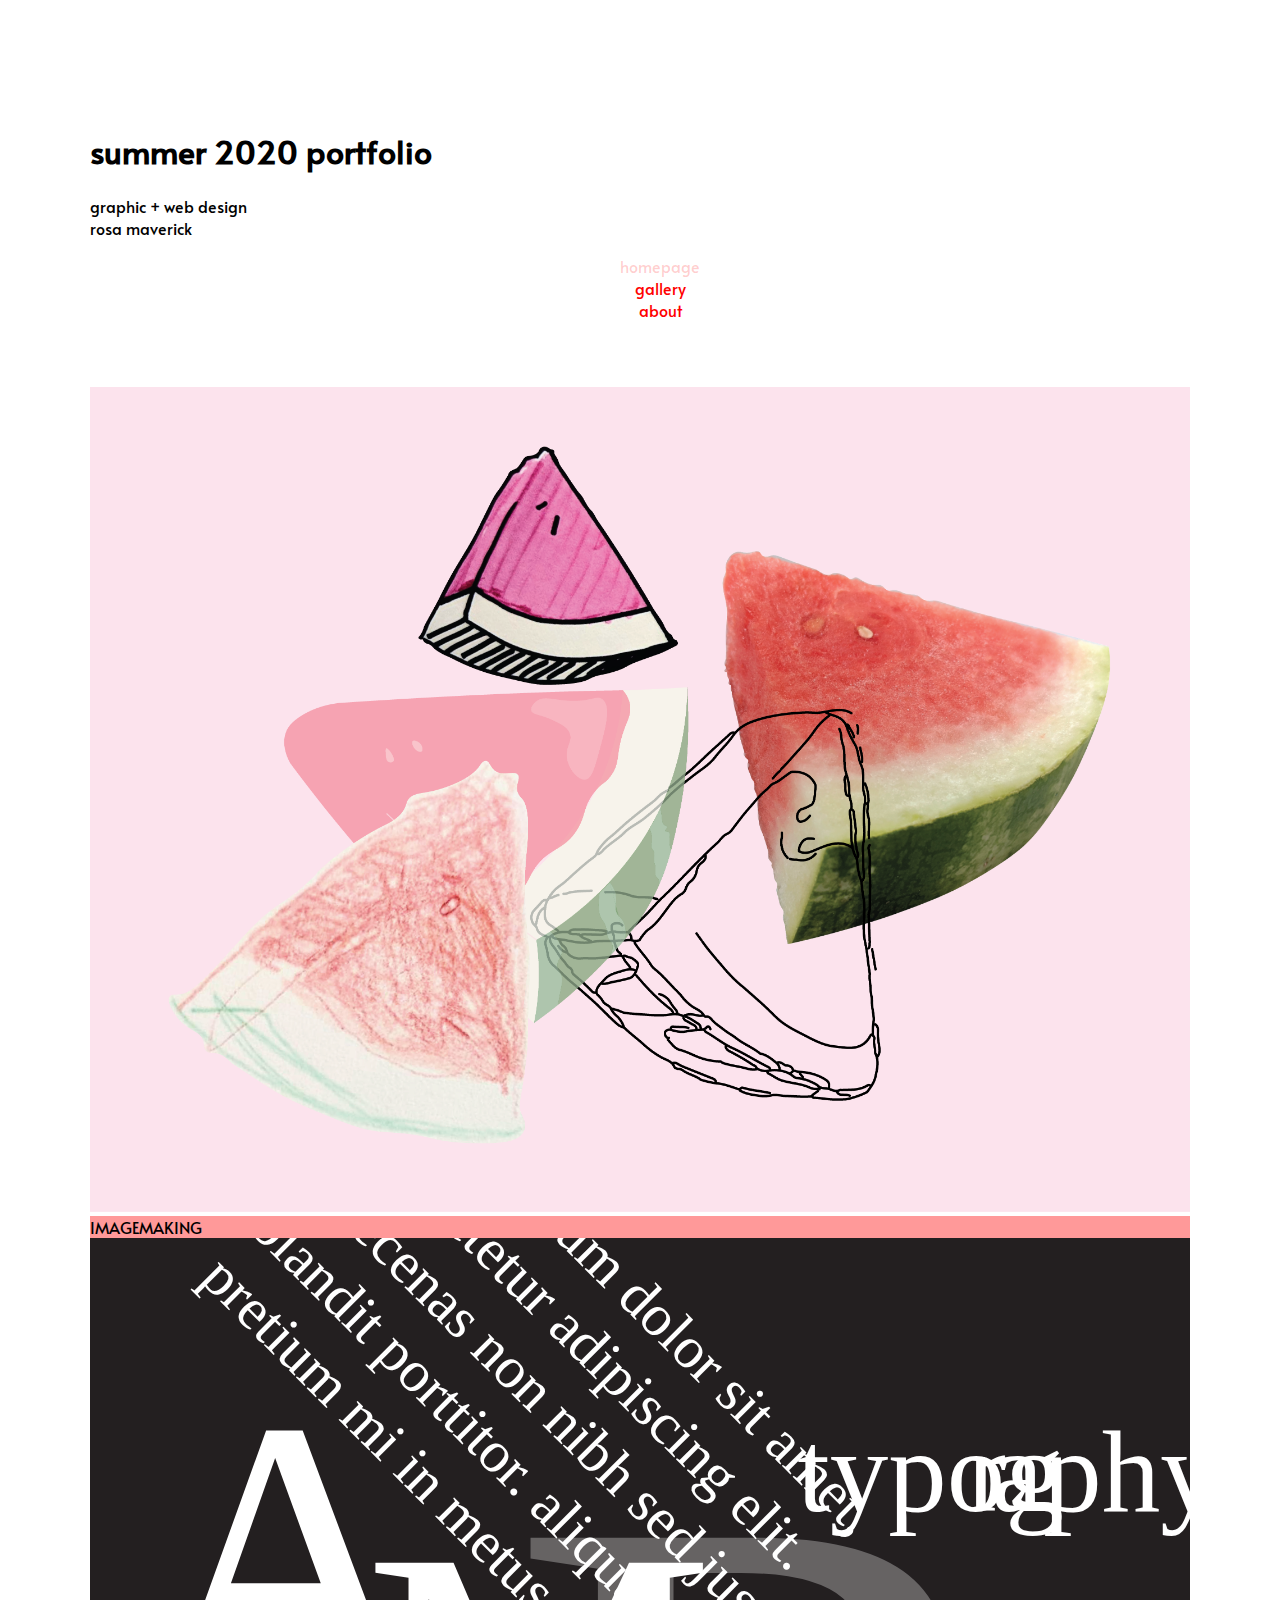
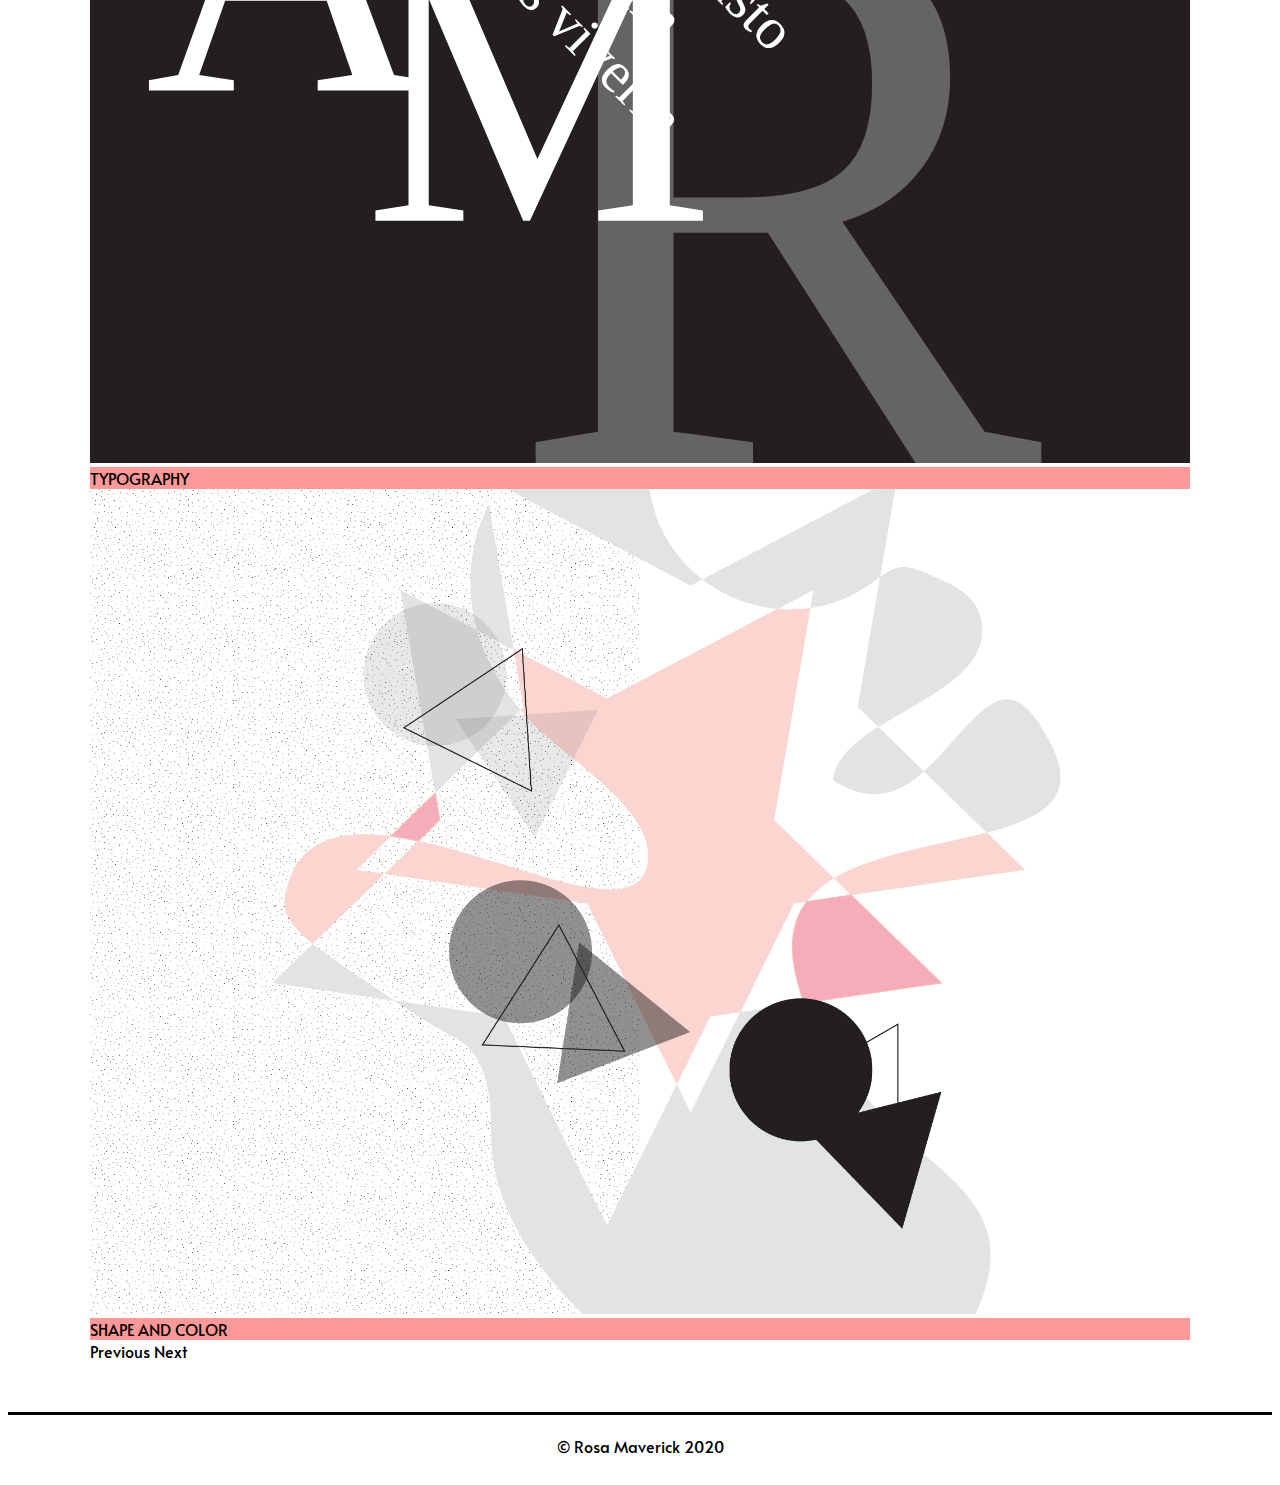
==== index.html @ a77483be "first commit" ====
<!DOCTYPE html>

<html id="bootstrap-overrides" lang="en">
    <head>
        <meta charset="UTF-8">
        <meta name="viewport" content="width=device-width,  initial-scale=1">
        <title>Rosa Maverick 2020 Art/CS Portfolio - Homepage</title>
        <!-- JavaScript and dependencies -->
        <script src="https://cdn.jsdelivr.net/npm/popper.js@1.16.0/dist/umd/popper.min.js" integrity="sha384-Q6E9RHvbIyZFJoft+2mJbHaEWldlvI9IOYy5n3zV9zzTtmI3UksdQRVvoxMfooAo" crossorigin="anonymous"></script>
        <script src="https://stackpath.bootstrapcdn.com/bootstrap/5.0.0-alpha1/js/bootstrap.min.js" integrity="sha384-oesi62hOLfzrys4LxRF63OJCXdXDipiYWBnvTl9Y9/TRlw5xlKIEHpNyvvDShgf/" crossorigin="anonymous"></script>
        <!-- CSS only -->
        <link rel="stylesheet" href="https://stackpath.bootstrapcdn.com/bootstrap/5.0.0-alpha1/css/bootstrap.min.css" integrity="sha384-r4NyP46KrjDleawBgD5tp8Y7UzmLA05oM1iAEQ17CSuDqnUK2+k9luXQOfXJCJ4I" crossorigin="anonymous">
        <!--my css-->
        <link rel="stylesheet" href="style.css">
    </head>
    
    <body>
        <div class="container">
            <header>
                <h1>summer 2020 portfolio</h1>
                <p>graphic + web design</p>
                <p>rosa maverick</p>
                                
                <nav class="site-nav">
                    <ul class="group">
                        <li class="current"><a href="index.html">homepage</a></li>
                        <li><a href="gallery.html">gallery</a></li>
                        <li><a href="about.html">about</a></li>
                    </ul>
                </nav>
                
            </header>

            <div class="main-area">
                <div id="carouselExampleCaptions" class="carousel slide" data-ride="carousel">
                    <div class="carousel-inner">
                      <div class="carousel-item active">
                        <a href="gallery.html#imagemaking"><img src="images/slide1.png" class="d-block w-100" alt="imagemaking"></a>
                        <div class="carousel-caption d-none d-md-block">
                            <a href="gallery.html#imagemaking"><p>IMAGEMAKING</p></a>
                          </div>
                      </div>
                      <div class="carousel-item">
                        <a href="gallery.html#typography"><img src="images/slide2.svg" class="d-block w-100" alt="typography"></a>
                        <div class="carousel-caption d-none d-md-block">
                            <a href="gallery.html#typography"><p>TYPOGRAPHY</p></a>
                          </div>
                      </div>
                      <div class="carousel-item">
                        <a href="gallery.html#shapeandcolor"><img src="images/slide3.png" class="d-block w-100" alt="shape and color"></a>
                        <div class="carousel-caption d-none d-md-block">
                            <a href="gallery.html#shapeandcolor"><p>SHAPE AND COLOR</p></a>
                          </div>
                      </div>
                    </div>
                    <a class="carousel-control-prev" href="#carouselExampleCaptions" role="button" data-slide="prev">
                        <span class="carousel-control-prev-icon" aria-hidden="true"></span>
                        <span class="sr-only">Previous</span>
                      </a>
                      <a class="carousel-control-next" href="#carouselExampleCaptions" role="button" data-slide="next">
                        <span class="carousel-control-next-icon" aria-hidden="true"></span>
                        <span class="sr-only">Next</span>
                      </a>
                </div>
            </div>
        </div>

        <footer>
            <p>&copy; Rosa Maverick 2020</p>
        </footer>

    </body>

</html>
---- style.css ----
@font-face {
    font-family: 'alata';
    src: url('alata/alata-regular-webfont.woff') format('woff');
    src: url('alata/alata-regular.ttf') format('truetype');
    font-weight: normal;
    font-style: normal;
}

body {
    font-family: 'alata', sans-serif;
}

body p {
    margin: 0;
}

.container {
    max-width: 1200px;
    margin: 0 auto;
    padding-left: 50px;
    padding-right: 50px;
    box-sizing:border-box;
}

@media (max-width: 900px) {
    .col {
        flex-basis: 50%;
    }
}

@media (max-width: 600px) {
    .gallery-page .linktext {
        display: none;
    }

    .nav-pills .nav-link {
        background-color: rgba(0, 0, 0, .15);
        margin-bottom: 10px;
    }
}

img {
    width: 100%;
}

header {
    padding-top: 100px;
    padding-bottom: 50px;
    flex: 1;
}

.site-nav li {
    list-style: none;
    text-align: center;
}

.site-nav a {
    color: red;
    text-decoration: none;
}

.current a {
    color: rgba(255, 0, 0, .2);
    text-decoration: none;
}

.main-area {
    padding-bottom: 50px;
    box-sizing: border-box;
}

.main-area a {
    color: black;
    text-decoration: none;
}

.carousel-item a p {
    background-color: rgba(255, 0, 0, .4);
}

.main-area .sectiontitle {
    margin-bottom: 30px;
}

.gallery-page {
    display: flex;
    flex-flow: row nowrap;
    align-items: flex-start;
}

.gallery-page .nav {
    flex-direction: column;
}

.gallery-page nav {
    position: -webkit-sticky;
    position: sticky;
    top: 3rem;
    flex: 1;
}

.gallery-page .gallery-sections {
    padding-left: 50px;
    flex: 7;
}

.nav-link {
    border: 2px solid white;
    transition: color .15s ease-in-out,background-color .15s ease-in-out,border-color .15s ease-in-out;
}

.nav-pills .nav-link.active {
    color: black;
    background-color: white;
    border: 2px solid rgba(255, 0, 0, .4);
    box-sizing: border-box;
}

.row {
    margin-bottom: 20px;
}

.col img:hover {
    box-shadow: 6px 4px 10px rgba(0, 0, 0, .15);
}

.modal-carousel .carousel-item {
    transition: all 1s;
}

.modal-carousel .carousel-item:hover{
    transform: scale(1.5);
}

.modal-carousel p {
    background-color: rgba(0, 0, 0, .15);
    padding: 10px;
}

footer {
    border-top: 3px solid black;
    text-align: center;
    padding-top: 20px;
    padding-bottom: 20px;
}

.group:before,
.group:after {
    content: "";
    display: table;
}

.group:after {
    clear:both;
}

.group {
    zoom: 1;
}
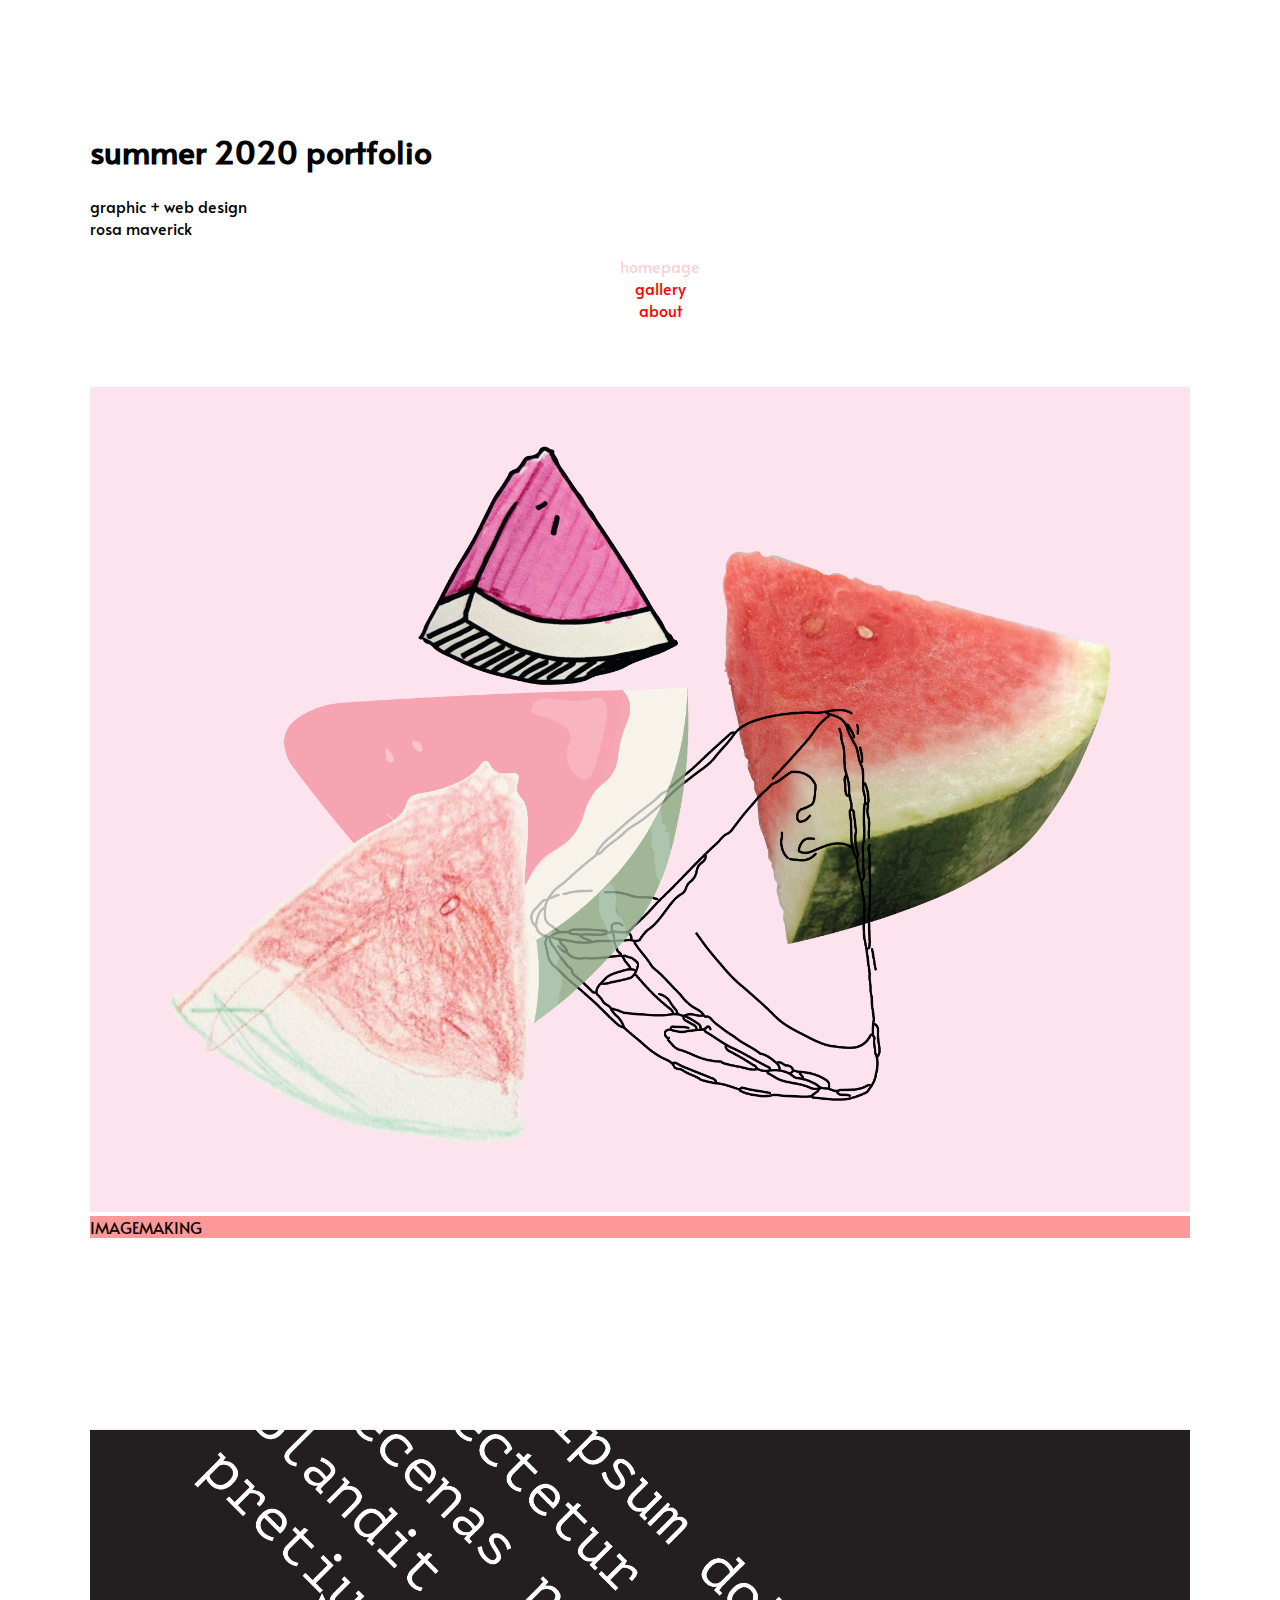
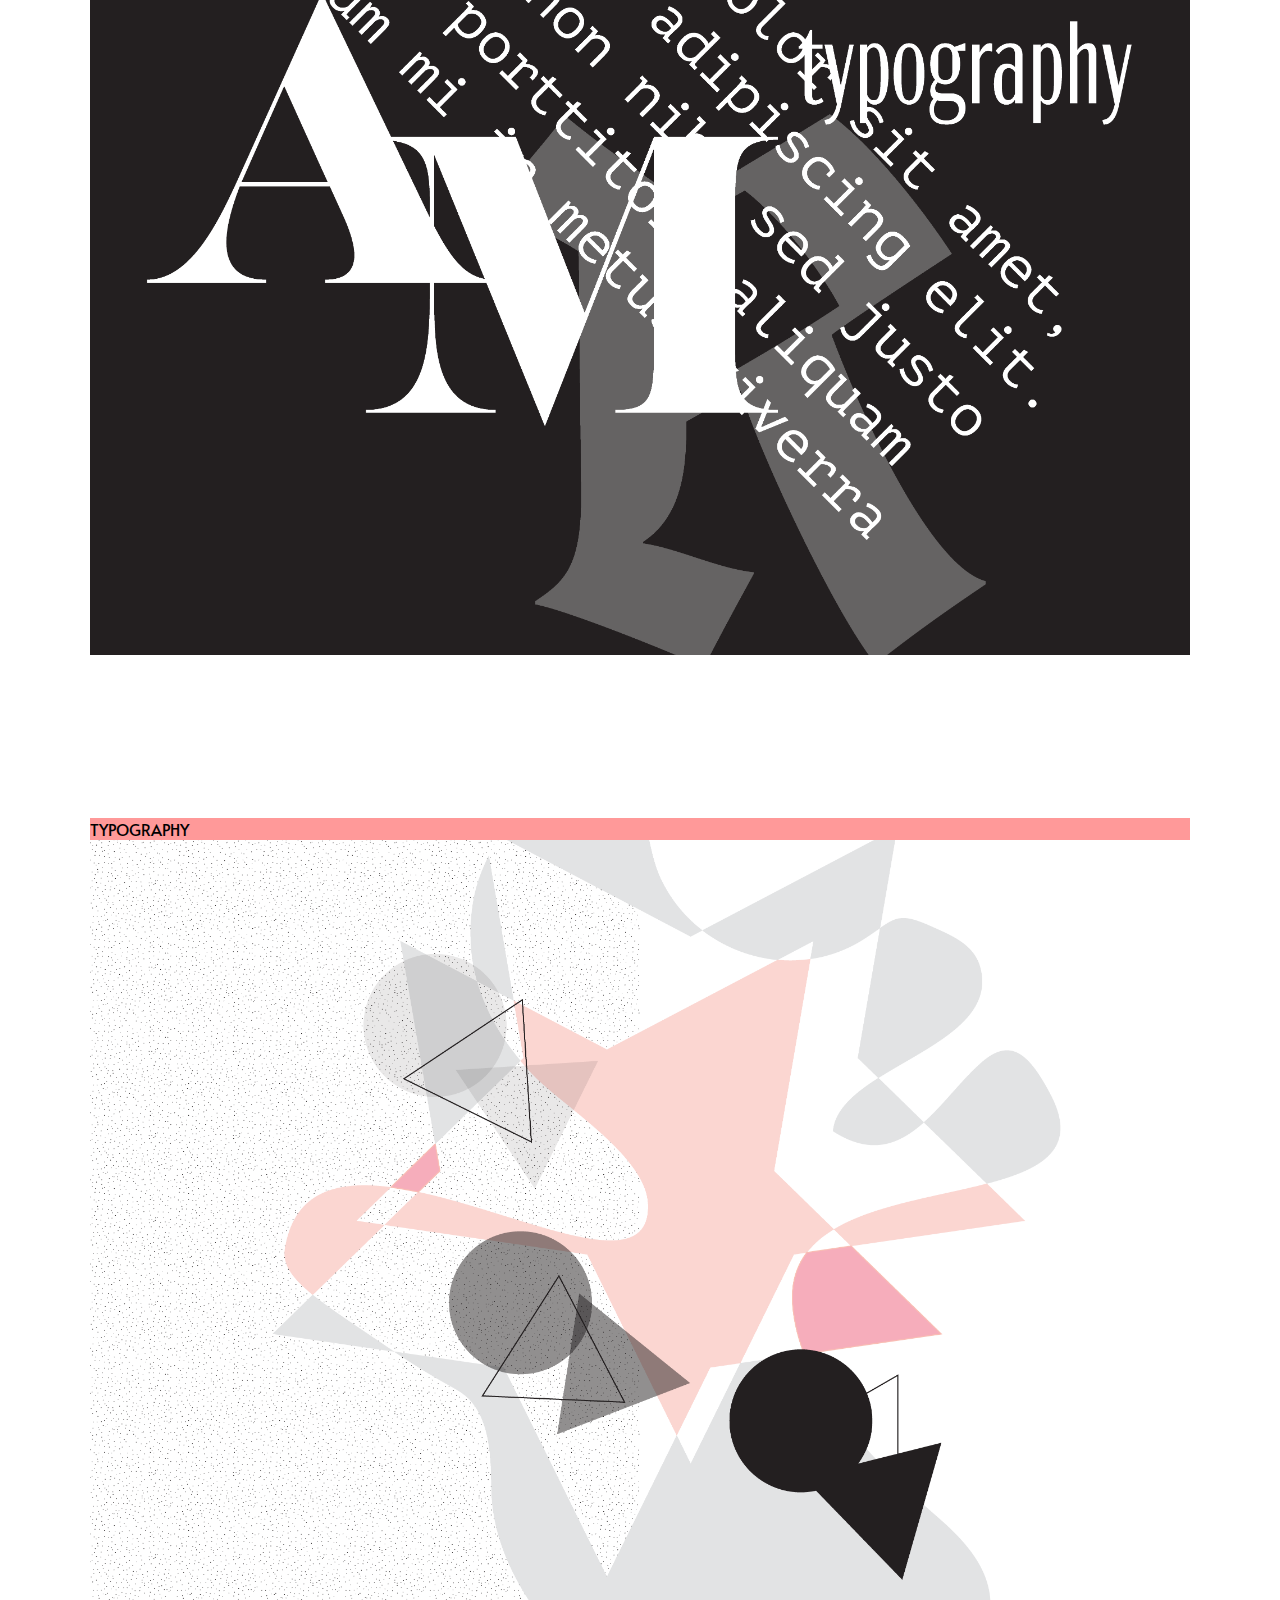
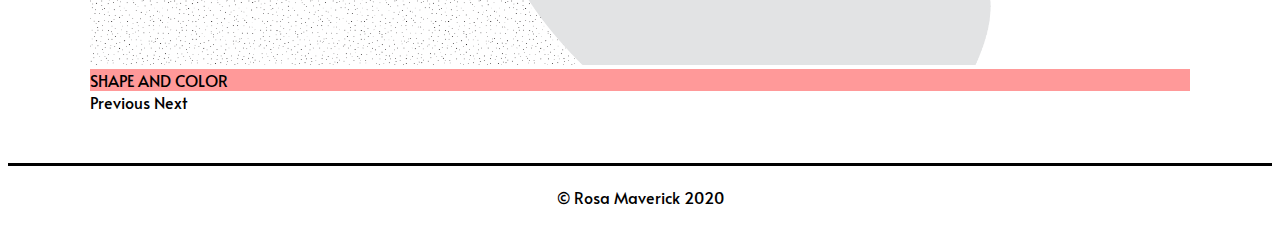
==== commit e6472fe1: "commit nextt" ====
--- a/index.html
+++ b/index.html
@@ -41,7 +41,7 @@
                           </div>
                       </div>
                       <div class="carousel-item">
-                        <a href="gallery.html#typography"><img src="images/slide2.svg" class="d-block w-100" alt="typography"></a>
+                        <a href="gallery.html#typography"><img src="images/slide2.png" class="d-block w-100" alt="typography"></a>
                         <div class="carousel-caption d-none d-md-block">
                             <a href="gallery.html#typography"><p>TYPOGRAPHY</p></a>
                           </div>
--- a/style.css
+++ b/style.css
@@ -29,14 +29,61 @@
 }
 
 @media (max-width: 600px) {
-    .gallery-page .linktext {
+    .container {
+        padding-left: 25px !important;
+        padding-right: 25px !important;
+    }
+
+    .gallery-page .gallery-sections {
+        padding: 25px !important;
+    }
+
+    .site-nav {
+        margin: 0;
+        padding-left: 0;
+        padding-right: 0;
+        padding-bottom: 0;
+        padding-top: 45px;
+    }
+
+    .site-nav ul {
+        margin: 0;
+        padding: 0;
+    }
+
+    .linktext {
         display: none;
     }
 
     .nav-pills .nav-link {
-        background-color: rgba(0, 0, 0, .15);
         margin-bottom: 10px;
     }
+
+    .linknum span {
+        display: inline !important;
+        width: 12px !important;
+        height: 22px !important;
+    }
+
+    .linknum {
+        visibility: visible !important;
+    }
+
+    .about-header .about-images {
+        max-width: 450px !important;
+    }
+}
+
+@media (max-width: 1240px) {
+    .about-header {
+        flex-direction: column;
+    }
+
+    .about-header .about-images {
+        flex-direction: row;
+        margin-bottom: 20px;
+    }
+
 }
 
 img {
@@ -116,6 +163,16 @@
     box-sizing: border-box;
 }
 
+.linknum span {
+    display: block;
+    width: 0;
+    height: 0;
+}
+
+.linknum {
+    visibility: hidden;
+}
+
 .row {
     margin-bottom: 20px;
 }
@@ -135,6 +192,43 @@
 .modal-carousel p {
     background-color: rgba(0, 0, 0, .15);
     padding: 10px;
+}
+
+.about-header {
+    width: 100%;
+    justify-content: space-between;
+    display: flex;
+    align-items: flex-start;
+    margin-top: 20px;
+    margin-bottom: 20px;
+}
+
+.about-header .about-images{
+    max-width: 300px;
+    justify-content: space-between;
+    display: flex;
+    align-items: flex-start;
+}
+
+.about-header .abouttext {
+    max-width: 750px;
+}
+
+.card-header {
+    background-color: white;
+}
+
+.card-header:hover {
+    background-color: rgba(0, 0, 0, .1);
+}
+
+.btn-link {
+    color: black;
+    text-decoration: none;
+}
+
+.btn-link:hover {
+    color: black;
 }
 
 footer {
